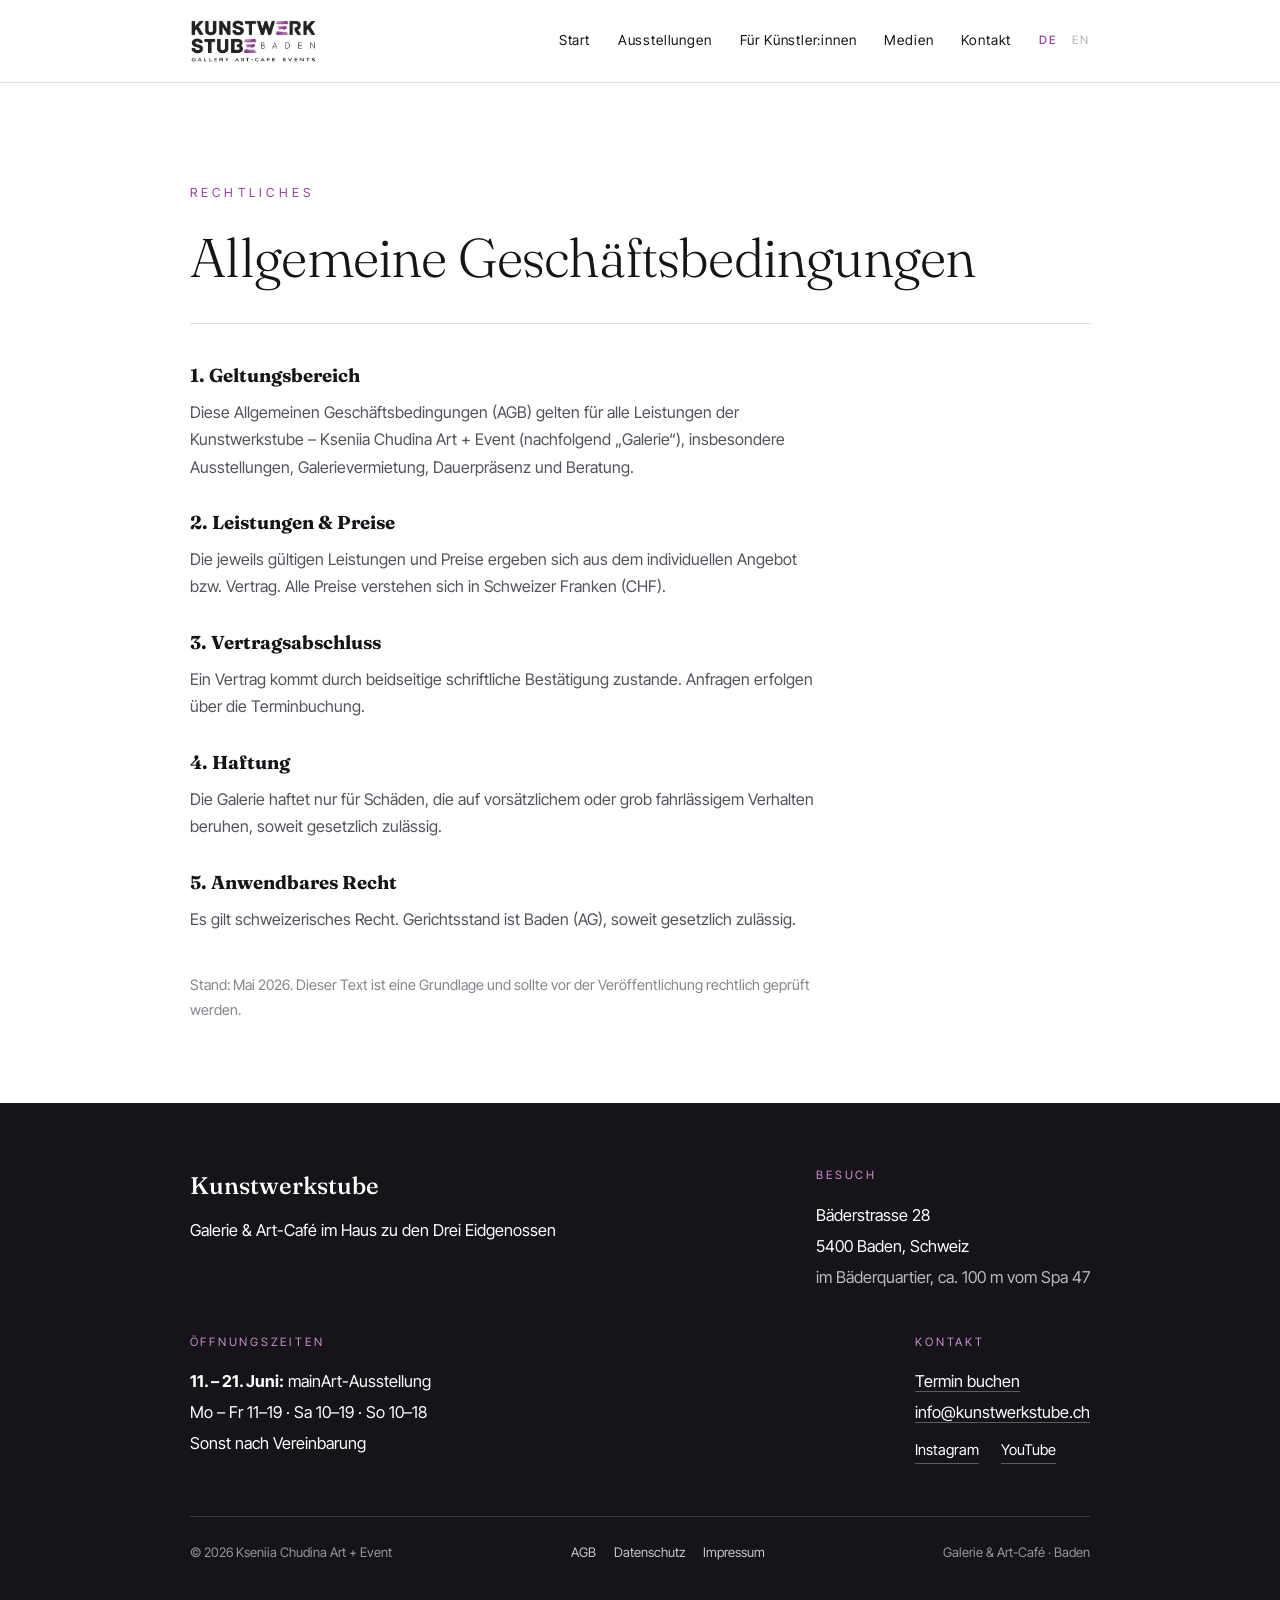
==== agb.html @ 30a22586 "Add files via upload" ====
<!DOCTYPE html>
<html lang="de">
<head>
<meta charset="UTF-8">
<meta name="viewport" content="width=device-width, initial-scale=1">
<title>AGB — Kunstwerkstube Baden</title>
<meta name="description" content="Kunstwerkstube Baden — Galerie & Art-Café im Bäderquartier.">
<link rel="preconnect" href="https://fonts.googleapis.com">
<link rel="preconnect" href="https://fonts.gstatic.com" crossorigin>
<link href="https://fonts.googleapis.com/css2?family=Fraunces:ital,opsz,wght@0,9..144,300..600;1,9..144,300..500&family=Inter+Tight:wght@300;400;500&display=swap" rel="stylesheet">
<link rel="stylesheet" href="style.css">
</head>
<body>
<nav class="nav">
  <div class="nav-inner">
    <a href="index.html" class="logo-link"><img class="logo" src="logo.png" alt="Kunstwerkstube Baden"></a>
    <button class="menu-toggle" aria-label="Menu" onclick="document.querySelector('.nav-links').classList.toggle('open')"><span></span><span></span><span></span></button>
    <div class="nav-links">
      <a class="navlink" href="index.html"><span data-de>Start</span><span data-en>Home</span></a>
<a class="navlink" href="ausstellungen.html"><span data-de>Ausstellungen</span><span data-en>Exhibitions</span></a>
<a class="navlink" href="kuenstler.html"><span data-de>Für Künstler:innen</span><span data-en>For Artists</span></a>
<a class="navlink" href="medien.html"><span data-de>Medien</span><span data-en>Press</span></a>
<a class="navlink" href="kontakt.html"><span data-de>Kontakt</span><span data-en>Contact</span></a>
<div class="lang" role="group" aria-label="Sprache / Language">
        <button class="on" data-lang="de" aria-pressed="true">DE</button>
        <button data-lang="en" aria-pressed="false">EN</button>
      </div>
    </div>
  </div>
</nav>

<div class="wrap">
  <section class="hero" style="padding-bottom:0">
    <div class="eyebrow"><span data-de>Rechtliches</span><span data-en>Legal</span></div>
    <h1 style="font-size:clamp(2rem,5vw,3.4rem)"><span data-de>Allgemeine Geschäftsbedingungen</span><span data-en>General Terms & Conditions</span></h1>
  </section>
  <div class="rule"></div>
  <main><div style="max-width:70ch;color:var(--ink-soft)">
    
  <h3 style="font-family:Fraunces,serif;color:var(--ink);margin:1.4em 0 .4em">1. <span data-de>Geltungsbereich</span><span data-en>Scope</span></h3>
  <p><span data-de>Diese Allgemeinen Geschäftsbedingungen (AGB) gelten für alle Leistungen der Kunstwerkstube – Kseniia Chudina Art + Event (nachfolgend „Galerie“), insbesondere Ausstellungen, Galerievermietung, Dauerpräsenz und Beratung.</span><span data-en>These general terms and conditions (GTC) apply to all services of Kunstwerkstube – Kseniia Chudina Art + Event (the “Gallery”), in particular exhibitions, gallery rental, permanent presence and consultation.</span></p>
  <h3 style="font-family:Fraunces,serif;color:var(--ink);margin:1.4em 0 .4em">2. <span data-de>Leistungen &amp; Preise</span><span data-en>Services &amp; prices</span></h3>
  <p><span data-de>Die jeweils gültigen Leistungen und Preise ergeben sich aus dem individuellen Angebot bzw. Vertrag. Alle Preise verstehen sich in Schweizer Franken (CHF).</span><span data-en>The applicable services and prices result from the individual offer or contract. All prices are in Swiss francs (CHF).</span></p>
  <h3 style="font-family:Fraunces,serif;color:var(--ink);margin:1.4em 0 .4em">3. <span data-de>Vertragsabschluss</span><span data-en>Conclusion of contract</span></h3>
  <p><span data-de>Ein Vertrag kommt durch beidseitige schriftliche Bestätigung zustande. Anfragen erfolgen über die Terminbuchung.</span><span data-en>A contract is concluded upon mutual written confirmation. Enquiries are made via the appointment booking.</span></p>
  <h3 style="font-family:Fraunces,serif;color:var(--ink);margin:1.4em 0 .4em">4. <span data-de>Haftung</span><span data-en>Liability</span></h3>
  <p><span data-de>Die Galerie haftet nur für Schäden, die auf vorsätzlichem oder grob fahrlässigem Verhalten beruhen, soweit gesetzlich zulässig.</span><span data-en>The Gallery is only liable for damage caused by intent or gross negligence, to the extent permitted by law.</span></p>
  <h3 style="font-family:Fraunces,serif;color:var(--ink);margin:1.4em 0 .4em">5. <span data-de>Anwendbares Recht</span><span data-en>Applicable law</span></h3>
  <p><span data-de>Es gilt schweizerisches Recht. Gerichtsstand ist Baden (AG), soweit gesetzlich zulässig.</span><span data-en>Swiss law applies. Place of jurisdiction is Baden (AG), to the extent permitted by law.</span></p>

    <p style="margin-top:40px;font-size:.9rem;opacity:.7"><span data-de>Stand: Mai 2026. Dieser Text ist eine Grundlage und sollte vor der Veröffentlichung rechtlich geprüft werden.</span><span data-en>Last updated: May 2026. This text is a basis and should be legally reviewed before publication.</span></p>
  </div></main>
</div>
<footer><div class="fwrap"><div class="fgrid">
  <div><div class="fbrand">Kunstwerkstube</div>
    <p data-de>Galerie &amp; Art-Café im Haus zu den Drei Eidgenossen</p>
    <p data-en>Gallery &amp; art café in the Haus zu den Drei Eidgenossen</p></div>
  <div><div class="lbl"><span data-de>Besuch</span><span data-en>Visit</span></div>
    <p>Bäderstrasse 28<br>5400 Baden, Schweiz<br><span data-de style="opacity:.7">im Bäderquartier, ca. 100 m vom Spa 47</span><span data-en style="opacity:.7">in the spa quarter, approx. 100 m from Spa 47</span></p></div>
  <div><div class="lbl"><span data-de>Öffnungszeiten</span><span data-en>Opening hours</span></div>
    <p><span data-de><b>11. – 21. Juni:</b> mainArt-Ausstellung<br>Mo – Fr 11–19 · Sa 10–19 · So 10–18<br>Sonst nach Vereinbarung</span><span data-en><b>11 – 21 June:</b> mainArt exhibition<br>Mon – Fri 11–19 · Sat 10–19 · Sun 10–18<br>Otherwise by appointment</span></p></div>
  <div><div class="lbl"><span data-de>Kontakt</span><span data-en>Contact</span></div>
    <p><a href="https://calendar.app.google/TNL2uckUNbEuzeev9" target="_blank" rel="noopener"><span data-de>Termin buchen</span><span data-en>Book an appointment</span></a><br><a href="mailto:info@kunstwerkstube.ch">info@kunstwerkstube.ch</a></p>
    <div class="social">
      <a href="https://www.instagram.com/kunst.werkstube/" target="_blank" rel="noopener">Instagram</a>
      <a href="https://www.youtube.com/@Kunstwerkstube" target="_blank" rel="noopener">YouTube</a>
    </div></div>
</div><div class="colophon">
  <span>© 2026 Kseniia Chudina Art + Event</span>
  <span style="display:flex;gap:18px;flex-wrap:wrap">
    <a href="agb.html" style="border:none;opacity:.75"><span data-de>AGB</span><span data-en>Terms</span></a>
    <a href="datenschutz.html" style="border:none;opacity:.75"><span data-de>Datenschutz</span><span data-en>Privacy</span></a>
    <a href="impressum.html" style="border:none;opacity:.75">Impressum</a>
  </span>
  <span data-de>Galerie &amp; Art-Café · Baden</span><span data-en>Gallery &amp; Art Café · Baden</span>
</div></div></footer>
<script>
var buttons=document.querySelectorAll('.lang button');
function setLang(l){document.documentElement.lang=l;buttons.forEach(function(x){var on=x.dataset.lang===l;x.classList.toggle('on',on);x.setAttribute('aria-pressed',on);});try{localStorage.setItem('kw_lang',l)}catch(e){}}
buttons.forEach(function(b){b.addEventListener('click',function(){setLang(b.dataset.lang)})});
try{var s=localStorage.getItem('kw_lang');if(s)setLang(s);}catch(e){}
</script>
</body></html>
---- style.css ----
:root{
  --paper:#ffffff;
  --paper-2:#faf9fb;
  --ink:#171419;
  --ink-soft:#56505c;
  --violet:#9b3fa6;
  --violet-deep:#7d2f88;
  --line:rgba(23,20,25,.12);
}
*{margin:0;padding:0;box-sizing:border-box}
html{-webkit-font-smoothing:antialiased;text-rendering:optimizeLegibility;scroll-behavior:smooth}
body{
  background:var(--paper);color:var(--ink);
  font-family:"Inter Tight",system-ui,sans-serif;
  font-weight:400;line-height:1.7;overflow-x:hidden;
}
.wrap{position:relative;z-index:2;max-width:1080px;margin:0 auto;padding:0 7vw}

/* NAV */
.nav{
  position:sticky;top:0;z-index:50;
  background:rgba(255,255,255,.92);backdrop-filter:blur(10px);
  border-bottom:1px solid var(--line);
}
.nav-inner{
  max-width:1080px;margin:0 auto;padding:18px 7vw;
  display:flex;align-items:center;justify-content:space-between;gap:20px;
}
.nav a.logo-link{display:flex;align-items:center;flex:none}
.nav img.logo{height:46px;width:auto;display:block}
.nav-links{display:flex;align-items:center;gap:28px;flex-wrap:wrap}
.nav-links a{
  color:var(--ink);text-decoration:none;
  font-size:.86rem;letter-spacing:.06em;
  padding:4px 0;border-bottom:1.5px solid transparent;transition:border-color .2s,color .2s;
}
.nav-links a:hover{color:var(--violet)}
.nav-links a.active{border-color:var(--violet);color:var(--violet)}
.lang{display:flex;gap:14px;font-size:.72rem;letter-spacing:.2em;text-transform:uppercase}
.lang button{
  background:none;border:none;font:inherit;color:var(--ink-soft);cursor:pointer;
  letter-spacing:.2em;padding:0;opacity:.45;transition:opacity .25s;
}
.lang button.on{opacity:1;color:var(--violet);font-weight:500}
.lang button:hover{opacity:1}
.menu-toggle{display:none;background:none;border:none;cursor:pointer;padding:6px}
.menu-toggle span{display:block;width:24px;height:2px;background:var(--ink);margin:5px 0;transition:.3s}

/* HERO */
.hero{padding:clamp(56px,11vh,120px) 0 clamp(30px,5vh,56px)}
.eyebrow{
  font-size:.78rem;letter-spacing:.34em;text-transform:uppercase;
  color:var(--violet);margin-bottom:26px;
  opacity:0;animation:rise .9s .1s forwards;
}
h1{
  font-family:"Fraunces",serif;font-weight:300;
  font-size:clamp(2.4rem,7vw,5.2rem);line-height:1.06;
  letter-spacing:-.015em;margin-bottom:28px;
  opacity:0;animation:rise 1s .22s forwards;
}
h1 em{font-style:italic;color:var(--violet)}
.lede{
  font-size:clamp(1.05rem,1.7vw,1.24rem);color:var(--ink-soft);
  max-width:52ch;opacity:0;animation:rise 1s .36s forwards;
}
.cta-row{margin-top:34px;display:flex;gap:16px;flex-wrap:wrap;opacity:0;animation:rise 1s .5s forwards}
.btn{
  display:inline-flex;align-items:center;gap:10px;
  font-size:.92rem;letter-spacing:.04em;text-decoration:none;
  padding:14px 26px;border-radius:2px;transition:.2s;
}
.btn-primary{background:var(--violet);color:#fff}
.btn-primary:hover{background:var(--violet-deep)}
.btn-ghost{border:1px solid var(--violet);color:var(--violet-deep)}
.btn-ghost:hover{background:var(--violet);color:#fff}

.rule{
  height:1px;background:var(--line);margin:clamp(24px,4vh,48px) 0;
  transform:scaleX(0);transform-origin:left;
  animation:line 1.3s .55s forwards cubic-bezier(.22,1,.36,1);
}

/* CONTENT BLOCKS */
.block{
  display:grid;grid-template-columns:minmax(0,2.6fr) minmax(0,5fr);
  gap:clamp(20px,5vw,72px);
  padding:clamp(34px,6vh,56px) 0;border-bottom:1px solid var(--line);
}
.block:last-of-type{border-bottom:none}
.block h2{
  font-family:"Fraunces",serif;font-weight:400;
  font-size:clamp(1.5rem,3vw,2.05rem);line-height:1.12;
  letter-spacing:-.01em;align-self:start;position:sticky;top:90px;
}
.block h2::after{content:"";display:block;width:34px;height:2px;background:var(--violet);margin-top:18px}
.block p{font-size:clamp(1rem,1.35vw,1.1rem);color:var(--ink-soft);margin-bottom:1em}
.block p:last-child{margin-bottom:0}
.block ul{list-style:none;margin:.4em 0;color:var(--ink-soft);font-size:clamp(1rem,1.35vw,1.1rem)}
.block ul li{padding:8px 0 8px 22px;position:relative}
.block ul li::before{content:"";position:absolute;left:0;top:17px;width:7px;height:7px;background:var(--violet);border-radius:50%}
.block h3{font-family:"Fraunces",serif;font-weight:500;font-size:1.15rem;margin:1.2em 0 .4em;color:var(--ink)}
.block h3:first-child{margin-top:0}

/* SIMPLE SECTION (full width) */
.section{padding:clamp(34px,6vh,56px) 0;border-bottom:1px solid var(--line)}
.section:last-of-type{border-bottom:none}
.section h2{
  font-family:"Fraunces",serif;font-weight:400;
  font-size:clamp(1.6rem,3.4vw,2.3rem);margin-bottom:8px;letter-spacing:-.01em;
}
.section .sub{color:var(--violet);font-size:.8rem;letter-spacing:.2em;text-transform:uppercase;margin-bottom:24px}

/* EXHIBITION LIST */
.year-head{
  font-family:"Fraunces",serif;font-weight:300;font-size:clamp(2rem,5vw,3rem);
  color:var(--ink);margin:clamp(40px,7vh,72px) 0 8px;
}
.exh{
  display:grid;grid-template-columns:minmax(0,1fr) minmax(0,2.4fr);
  gap:clamp(16px,4vw,56px);padding:28px 0;border-top:1px solid var(--line);
}
.exh .meta{font-size:.92rem;color:var(--violet-deep);letter-spacing:.02em}
.exh .meta .date{display:block;font-weight:500;margin-bottom:6px;color:var(--ink)}
.exh h3{font-family:"Fraunces",serif;font-weight:500;font-size:1.3rem;margin-bottom:10px;line-height:1.2}
.exh p{color:var(--ink-soft);font-size:1rem;margin-bottom:.7em}
.exh p:last-child{margin-bottom:0}
.exh .artists{font-size:.92rem;color:var(--ink-soft);margin-top:10px}
.exh .artists b{color:var(--ink);font-weight:500}

/* FOOTER */
footer{
  margin-top:clamp(56px,9vh,100px);
  padding:clamp(46px,7vh,76px) 0 56px;
  background:var(--ink);color:var(--paper);position:relative;z-index:2;
}
.fwrap{max-width:1080px;margin:0 auto;padding:0 7vw}
.fgrid{display:flex;flex-wrap:wrap;justify-content:space-between;gap:40px}
footer .lbl{font-size:.72rem;letter-spacing:.24em;text-transform:uppercase;color:#c98fd0;margin-bottom:14px}
footer a{color:var(--paper);text-decoration:none;border-bottom:1px solid rgba(255,255,255,.3);transition:border-color .25s}
footer a:hover{border-color:var(--violet)}
footer p{font-size:1.02rem;line-height:1.9}
.fbrand{font-family:"Fraunces",serif;font-size:1.5rem;font-weight:500;margin-bottom:8px}
.social{display:flex;gap:22px;margin-top:10px;font-size:.92rem;flex-wrap:wrap}
.colophon{
  margin-top:52px;padding-top:24px;border-top:1px solid rgba(255,255,255,.16);
  font-size:.82rem;color:rgba(255,255,255,.55);
  display:flex;justify-content:space-between;flex-wrap:wrap;gap:12px;
}

[data-en]{display:none}
html[lang="en"] [data-de]{display:none}
html[lang="en"] [data-en]{display:revert}

@keyframes rise{from{opacity:0;transform:translateY(22px)}to{opacity:1;transform:translateY(0)}}
@keyframes line{to{transform:scaleX(1)}}

@media(max-width:820px){
  .block{grid-template-columns:1fr;gap:14px;padding:28px 0}
  .block h2{position:static;top:auto}
  .exh{grid-template-columns:1fr;gap:8px;padding:22px 0}
  .nav-links{
    display:none;position:absolute;top:100%;left:0;right:0;
    background:#fff;flex-direction:column;align-items:flex-start;
    padding:18px 7vw;gap:16px;border-bottom:1px solid var(--line);
  }
  .nav-links.open{display:flex}
  .menu-toggle{display:block}
  .hero{padding:44px 0 18px}
  .rule{margin:20px 0}
}

/* Уведомление (notice) */
.notice{
  margin:26px 0 0;padding:16px 22px;
  background:var(--paper-2);border-left:3px solid var(--violet);
  border-radius:2px;font-size:.96rem;color:var(--ink-soft);max-width:60ch;
  opacity:0;animation:rise 1s .45s forwards;
}
.notice b{color:var(--violet-deep)}
.section .sub{display:block}

/* Изображения */
.hero-img{
  width:100%;height:auto;border-radius:3px;
  margin:8px 0 0;display:block;
  opacity:0;animation:rise 1.1s .3s forwards;
}
.img-full{width:100%;border-radius:3px;display:block;margin:6px 0}
.img-grid{display:grid;grid-template-columns:1fr 1fr;gap:14px;margin:8px 0}
.img-grid img{width:100%;height:260px;object-fit:cover;border-radius:3px;display:block}
.exh-poster{width:100%;border-radius:3px;display:block;margin-top:14px}
.block .img-full,.block .img-grid{margin-top:4px}
figure{margin:0}
figcaption{font-size:.82rem;color:var(--ink-soft);margin-top:8px;opacity:.8}
@media(max-width:820px){
  .img-grid{grid-template-columns:1fr}
  .img-grid img{height:220px}
  .hero-img{max-height:none}
}

/* Медиа / пресса */
.press-grid{
  display:grid;grid-template-columns:repeat(3,1fr);gap:22px;margin:8px 0;
}
.press-card{margin:0}
.press-card img{
  width:100%;border-radius:3px;display:block;
  border:1px solid var(--line);transition:transform .25s;
}
.press-card img:hover{transform:translateY(-3px)}
.press-card figcaption{font-size:.86rem;color:var(--ink-soft);margin-top:10px;line-height:1.45}
.press-card figcaption b{color:var(--violet-deep)}
@media(max-width:820px){
  .press-grid{grid-template-columns:1fr 1fr;gap:14px}
}
@media(max-width:540px){
  .press-grid{grid-template-columns:1fr}
}


/* ART BRUT — афиша + текст рядом */
.exh-split{
  display:grid;grid-template-columns:minmax(0,360px) minmax(0,1fr);
  gap:clamp(20px,4vw,46px);align-items:start;margin-top:6px;
}
.exh-split img{
  width:100%;border-radius:3px;display:block;
  border:1px solid var(--line);
}
.exh-split p{margin-bottom:1em}
.exh-split p:last-child{margin-bottom:0}
@media(max-width:780px){
  .exh-split{grid-template-columns:1fr;gap:18px}
  .exh-split img{max-width:360px}
}

/* Newsletter блок */
.newsletter{
  margin:clamp(40px,7vh,80px) auto 10px;
  padding:clamp(32px,5vh,56px) clamp(24px,4vw,48px);
  background:var(--paper-2);border-left:3px solid var(--violet);
  max-width:780px;border-radius:2px;
}
.newsletter h2{
  font-family:"Fraunces",serif;font-weight:400;
  font-size:clamp(1.5rem,2.8vw,1.95rem);margin-bottom:10px;letter-spacing:-.01em;
}
.newsletter p{color:var(--ink-soft);max-width:54ch;margin-bottom:18px}
.newsletter .sp-form-container,
.newsletter form{margin:0 !important;padding:0 !important;background:transparent !important}
/* SendPulse-форма наследует наши цвета */
.newsletter input[type="email"],
.newsletter input[type="text"]{
  font-family:inherit !important;font-size:1rem !important;
  border:1px solid var(--line) !important;border-radius:2px !important;
  padding:12px 14px !important;background:#fff !important;
}
.newsletter input[type="submit"],
.newsletter button[type="submit"]{
  background:var(--violet) !important;color:#fff !important;border:none !important;
  font-family:inherit !important;font-size:.95rem !important;letter-spacing:.03em !important;
  padding:12px 26px !important;border-radius:2px !important;cursor:pointer !important;
  transition:background .2s !important;
}
.newsletter input[type="submit"]:hover,
.newsletter button[type="submit"]:hover{background:var(--violet-deep) !important}
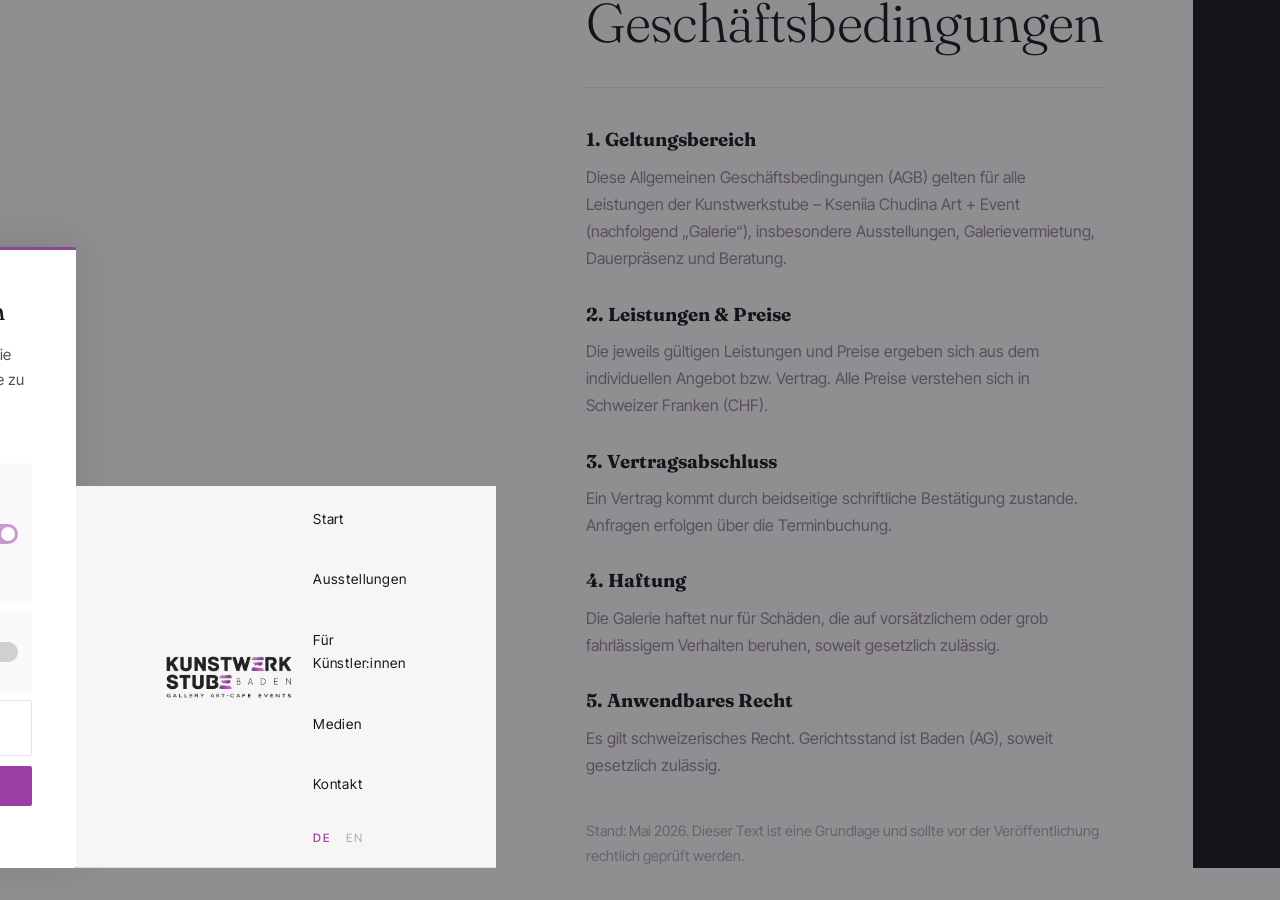
==== commit ae1b629a: "Add files via upload" ====
--- a/agb.html
+++ b/agb.html
@@ -4,13 +4,96 @@
 <meta charset="UTF-8">
 <meta name="viewport" content="width=device-width, initial-scale=1">
 <title>AGB — Kunstwerkstube Baden</title>
-<meta name="description" content="Kunstwerkstube Baden — Galerie & Art-Café im Bäderquartier.">
+<meta name="description" content="Allgemeine Geschäftsbedingungen der Kunstwerkstube Baden.">
+<!-- SEO -->
+<meta name="robots" content="noindex,nofollow">
+<link rel="canonical" href="https://kunstwerkstube.ch/agb.html">
+<!-- Open Graph -->
+<meta property="og:type" content="website">
+<meta property="og:site_name" content="Kunstwerkstube Baden">
+<meta property="og:url" content="https://kunstwerkstube.ch/agb.html">
+<meta property="og:title" content="AGB — Kunstwerkstube Baden">
+<meta property="og:description" content="Allgemeine Geschäftsbedingungen der Kunstwerkstube Baden.">
+<meta property="og:image" content="https://kunstwerkstube.ch/img/vernissage-1.jpg">
+<meta property="og:locale" content="de_CH">
+<!-- Twitter Card -->
+<meta name="twitter:card" content="summary_large_image">
+<meta name="twitter:title" content="AGB — Kunstwerkstube Baden">
+<meta name="twitter:description" content="Allgemeine Geschäftsbedingungen der Kunstwerkstube Baden.">
+<meta name="twitter:image" content="https://kunstwerkstube.ch/img/vernissage-1.jpg">
 <link rel="preconnect" href="https://fonts.googleapis.com">
 <link rel="preconnect" href="https://fonts.gstatic.com" crossorigin>
 <link href="https://fonts.googleapis.com/css2?family=Fraunces:ital,opsz,wght@0,9..144,300..600;1,9..144,300..500&family=Inter+Tight:wght@300;400;500&display=swap" rel="stylesheet">
 <link rel="stylesheet" href="style.css">
+<!-- Google Analytics (consent-gated) -->
+<script>
+window.dataLayer = window.dataLayer || [];
+function gtag(){dataLayer.push(arguments);}
+// Default: deny all until user consents
+gtag('consent', 'default', {
+  analytics_storage: 'denied',
+  ad_storage: 'denied',
+  wait_for_update: 500
+});
+gtag('js', new Date());
+gtag('config', 'G-V4GXK79TRN'); 
+</script>
+<script async src="https://www.googletagmanager.com/gtag/js?id=G-V4GXK79TRN"></script>
+<link rel="ai-content-info" href="https://kunstwerkstube.ch/llms.txt">
+<!-- Favicons -->
+<link rel="icon" type="image/x-icon" href="/favicon.ico">
+<link rel="icon" type="image/png" sizes="32x32" href="/favicon-32x32.png">
+<link rel="icon" type="image/png" sizes="16x16" href="/favicon-16x16.png">
+<link rel="icon" type="image/svg+xml" href="/favicon.svg">
+<link rel="apple-touch-icon" sizes="180x180" href="/apple-touch-icon.png">
+<link rel="manifest" href="/site.webmanifest">
 </head>
 <body>
+<!-- ── Cookie Banner ─────────────────────────────────── -->
+<div id="kw-cookie-overlay" role="dialog" aria-modal="true" aria-label="Cookie-Einstellungen">
+  <div id="kw-cookie-banner">
+    <p class="ck-title"><span data-de>Cookie-Einstellungen</span><span data-en>Cookie Settings</span></p>
+    <p class="ck-lead">
+      <span data-de>Wir verwenden Cookies, um Ihnen die beste Erfahrung auf unserer Website zu bieten. Mehr dazu in unserer <a href="datenschutz.html">Datenschutzerklärung</a>.</span>
+      <span data-en>We use cookies to give you the best experience on our website. Learn more in our <a href="datenschutz.html">Privacy Policy</a>.</span>
+    </p>
+    <div class="ck-rows">
+      <div class="ck-row">
+        <div class="ck-row-info">
+          <span class="ck-row-label"><span data-de>Notwendige Cookies</span><span data-en>Essential Cookies</span></span>
+          <span class="ck-row-desc"><span data-de>Sitzung, Sicherheit – technisch erforderlich.</span><span data-en>Session, security – technically required.</span></span>
+        </div>
+        <span class="ck-badge"><span data-de>Immer aktiv</span><span data-en>Always on</span></span>
+        <label class="kw-toggle" aria-label="Essential cookies – always active">
+          <input type="checkbox" checked disabled><span class="kw-slider"></span>
+        </label>
+      </div>
+      <div class="ck-row">
+        <div class="ck-row-info">
+          <span class="ck-row-label"><span data-de>Analyse-Cookies</span><span data-en>Analytics Cookies</span></span>
+          <span class="ck-row-desc"><span data-de>Google Analytics – hilft uns, die Website zu verbessern.</span><span data-en>Google Analytics – helps us improve the website.</span></span>
+        </div>
+        <label class="kw-toggle" aria-label="Analytics cookies">
+          <input type="checkbox" id="kw-analytics"><span class="kw-slider"></span>
+        </label>
+      </div>
+    <div class="ck-actions">
+      <button class="ck-btn" onclick="kwSave({analytics:false})">
+        <span data-de>Nur notwendige</span><span data-en>Essential only</span>
+      </button>
+      <button class="ck-btn" onclick="kwSaveSelection()">
+        <span data-de>Auswahl speichern</span><span data-en>Save selection</span>
+      </button>
+      <button class="ck-btn ck-btn-primary" onclick="kwAcceptAll()">
+        <span data-de>Alle akzeptieren</span><span data-en>Accept all</span>
+      </button>
+    </div>
+    <div class="ck-saved" id="kw-saved" role="status" aria-live="polite">
+      <span data-de>Einstellungen gespeichert.</span><span data-en>Settings saved.</span>
+    </div>
+  </div>
+</div>
+
 <nav class="nav">
   <div class="nav-inner">
     <a href="index.html" class="logo-link"><img class="logo" src="logo.png" alt="Kunstwerkstube Baden"></a>
@@ -80,4 +163,42 @@
 buttons.forEach(function(b){b.addEventListener('click',function(){setLang(b.dataset.lang)})});
 try{var s=localStorage.getItem('kw_lang');if(s)setLang(s);}catch(e){}
 </script>
+<script>
+
+// ── Cookie consent ───────────────────────────────────────
+(function(){
+  var KW='kw_cookie_consent';
+  var existing=null;
+  try{existing=localStorage.getItem(KW);}catch(e){}
+  if(existing){
+    document.getElementById('kw-cookie-overlay').style.display='none';
+    applyConsent(JSON.parse(existing));return;
+  }
+  function kwAcceptAll(){
+    document.getElementById('kw-analytics').checked=true;
+    kwSave({analytics:true});
+  }
+  function kwSaveSelection(){
+    kwSave({analytics:document.getElementById('kw-analytics').checked});
+  }
+  window.kwAcceptAll=kwAcceptAll;
+  window.kwSaveSelection=kwSaveSelection;
+  window.kwSave=function(consent){
+    try{localStorage.setItem(KW,JSON.stringify(consent));}catch(e){}
+    applyConsent(consent);
+    document.getElementById('kw-saved').style.display='block';
+    setTimeout(function(){
+      document.getElementById('kw-cookie-overlay').style.display='none';
+    },900);
+  };
+  function applyConsent(c){
+    if(c.analytics){
+      if(typeof gtag === 'function'){
+        gtag('consent', 'update', {analytics_storage: 'granted'});
+      }
+    }
+  }
+})();
+
+</script>
 </body></html>
--- a/style.css
+++ b/style.css
@@ -265,3 +265,94 @@
 }
 .newsletter input[type="submit"]:hover,
 .newsletter button[type="submit"]:hover{background:var(--violet-deep) !important}
+
+/* ── Cookie Banner ─────────────────────────────────────── */
+#kw-cookie-overlay{
+  position:fixed;inset:0;
+  background:rgba(23,20,25,.48);
+  z-index:9999;
+  display:flex;align-items:flex-end;justify-content:center;
+  padding:clamp(16px,3vw,32px);
+  animation:rise .4s ease forwards;
+}
+#kw-cookie-banner{
+  background:var(--paper);
+  border-top:3px solid var(--violet);
+  border-radius:2px;
+  padding:clamp(22px,4vw,40px) clamp(22px,4vw,44px);
+  max-width:640px;width:100%;
+  box-shadow:0 -4px 40px rgba(23,20,25,.13);
+}
+#kw-cookie-banner .ck-title{
+  font-family:"Fraunces",serif;font-weight:400;
+  font-size:clamp(1.2rem,2vw,1.55rem);letter-spacing:-.01em;
+  margin-bottom:10px;color:var(--ink);
+}
+#kw-cookie-banner .ck-lead{
+  font-size:.95rem;color:var(--ink-soft);line-height:1.65;margin-bottom:1.4em;
+}
+#kw-cookie-banner .ck-lead a{
+  color:var(--violet);text-decoration:underline;text-underline-offset:2px;
+}
+#kw-cookie-banner .ck-lead a:hover{color:var(--violet-deep)}
+#kw-cookie-banner .ck-rows{
+  display:flex;flex-direction:column;gap:7px;margin-bottom:1.4em;
+}
+#kw-cookie-banner .ck-row{
+  display:flex;align-items:center;justify-content:space-between;gap:14px;
+  background:var(--paper-2);border-left:2px solid var(--line);
+  padding:10px 14px;border-radius:2px;
+}
+#kw-cookie-banner .ck-row-info{flex:1;display:flex;flex-direction:column;gap:2px}
+#kw-cookie-banner .ck-row-label{
+  font-size:.9rem;font-weight:500;color:var(--ink);letter-spacing:.01em;
+}
+#kw-cookie-banner .ck-row-desc{
+  font-size:.78rem;color:var(--ink-soft);line-height:1.4;
+}
+#kw-cookie-banner .ck-badge{
+  font-size:.7rem;letter-spacing:.1em;text-transform:uppercase;
+  background:rgba(155,63,166,.1);color:var(--violet-deep);
+  padding:3px 9px;border-radius:2px;white-space:nowrap;flex-shrink:0;
+}
+/* Toggle */
+.kw-toggle{position:relative;display:inline-block;width:36px;height:20px;flex-shrink:0}
+.kw-toggle input{opacity:0;width:0;height:0}
+.kw-slider{
+  position:absolute;cursor:pointer;inset:0;
+  background:rgba(23,20,25,.18);border-radius:20px;transition:background .2s;
+}
+.kw-slider::before{
+  content:"";position:absolute;
+  width:14px;height:14px;left:3px;top:3px;
+  background:#fff;border-radius:50%;transition:transform .2s;
+  box-shadow:0 1px 3px rgba(23,20,25,.22);
+}
+.kw-toggle input:checked+.kw-slider{background:var(--violet)}
+.kw-toggle input:checked+.kw-slider::before{transform:translateX(16px)}
+.kw-toggle input:disabled+.kw-slider{opacity:.5;cursor:not-allowed}
+/* Buttons */
+#kw-cookie-banner .ck-actions{display:flex;gap:10px;flex-wrap:wrap}
+#kw-cookie-banner .ck-btn{
+  display:inline-flex;align-items:center;justify-content:center;
+  font-family:inherit;font-size:.86rem;letter-spacing:.04em;
+  padding:11px 20px;border-radius:2px;cursor:pointer;
+  border:1px solid var(--line);background:var(--paper);color:var(--ink);
+  transition:.2s;flex:1;min-width:120px;
+}
+#kw-cookie-banner .ck-btn:hover{background:var(--paper-2)}
+#kw-cookie-banner .ck-btn-primary{
+  background:var(--violet);color:#fff;border-color:var(--violet);
+}
+#kw-cookie-banner .ck-btn-primary:hover{background:var(--violet-deep);border-color:var(--violet-deep)}
+/* Confirmation */
+#kw-cookie-banner .ck-saved{
+  display:none;margin-top:14px;
+  padding:10px 14px;background:rgba(155,63,166,.08);
+  border-left:2px solid var(--violet);border-radius:2px;
+  font-size:.88rem;color:var(--violet-deep);
+}
+@media(max-width:480px){
+  #kw-cookie-banner .ck-actions{flex-direction:column}
+  #kw-cookie-banner .ck-btn{min-width:unset}
+}
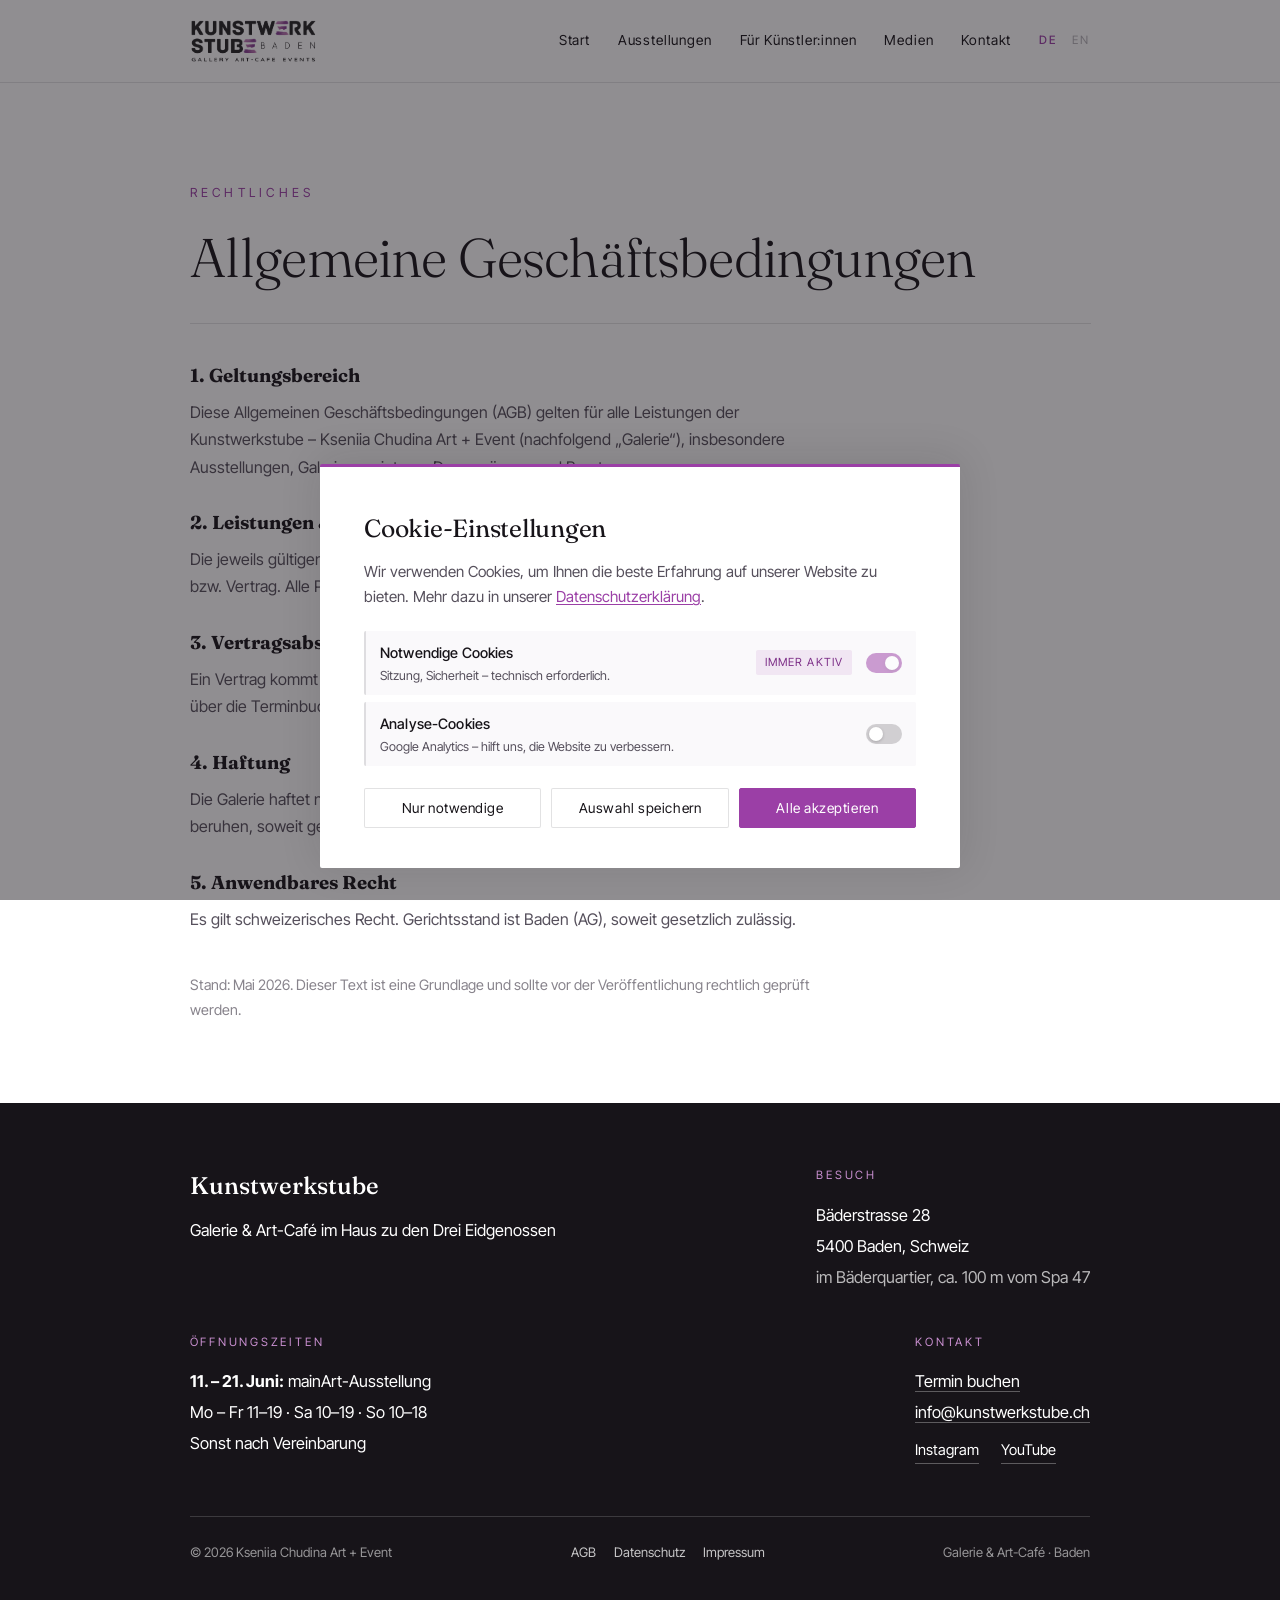
==== commit 21364aa8: "Add files via upload" ====
--- a/agb.html
+++ b/agb.html
@@ -77,6 +77,7 @@
           <input type="checkbox" id="kw-analytics"><span class="kw-slider"></span>
         </label>
       </div>
+    </div>
     <div class="ck-actions">
       <button class="ck-btn" onclick="kwSave({analytics:false})">
         <span data-de>Nur notwendige</span><span data-en>Essential only</span>
